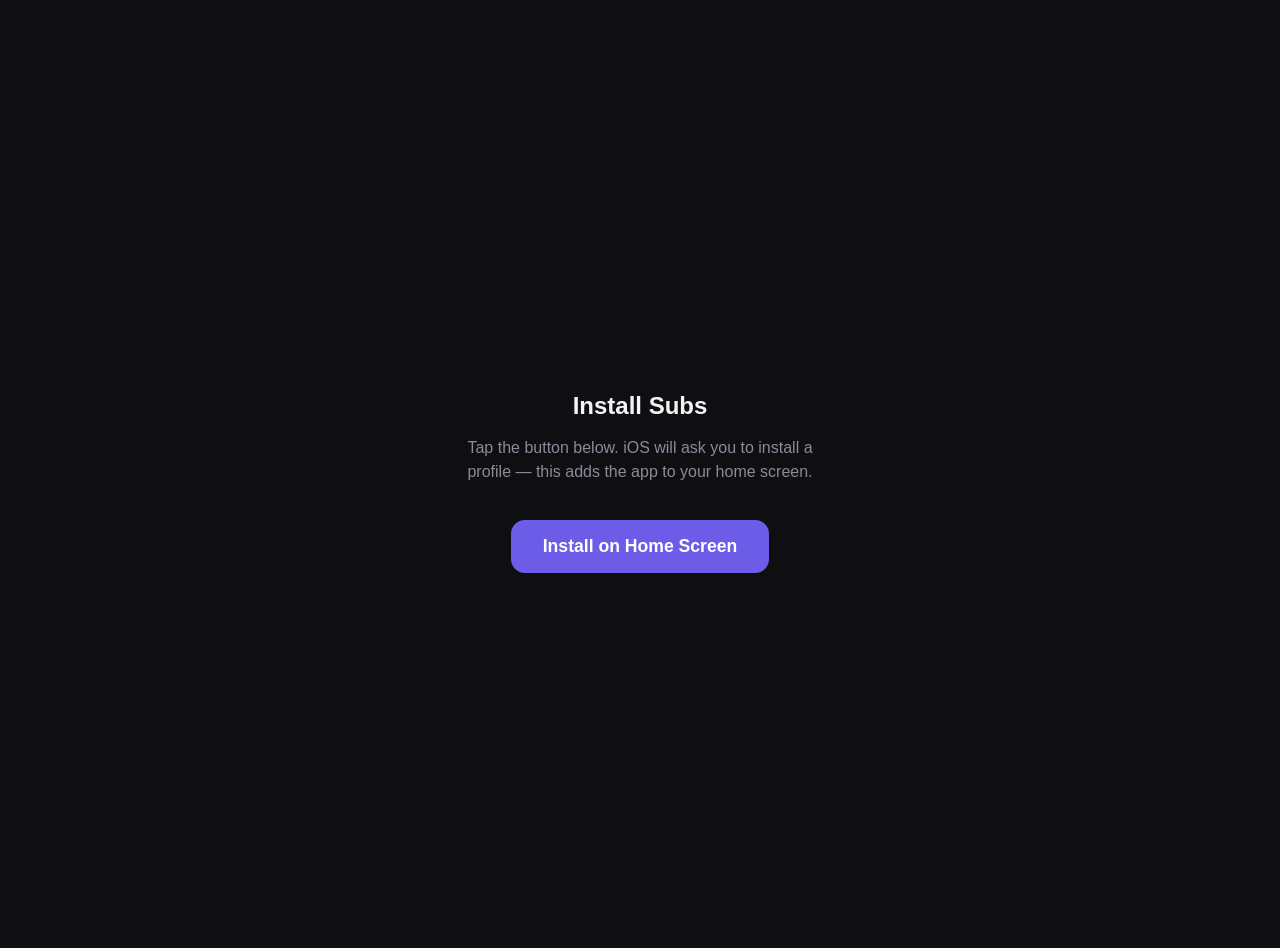
==== install.html @ e9617060 "Add one-tap iOS home screen installer. Co-authored-by: Cursor <cursoragent@cursor.com>" ====
<!DOCTYPE html>
<html lang="en">
<head>
  <meta charset="UTF-8">
  <meta name="viewport" content="width=device-width, initial-scale=1">
  <title>Install Subs</title>
  <style>
    body {
      font-family: -apple-system, sans-serif;
      background: #0f0f12;
      color: #f4f4f6;
      display: flex;
      align-items: center;
      justify-content: center;
      min-height: 100vh;
      margin: 0;
      padding: 24px;
      text-align: center;
    }
    .card { max-width: 360px; }
    h1 { font-size: 1.5rem; }
    p { color: #8b8b9a; line-height: 1.5; }
    a {
      display: inline-block;
      margin-top: 20px;
      background: #6c5ce7;
      color: white;
      text-decoration: none;
      padding: 16px 32px;
      border-radius: 14px;
      font-weight: 600;
      font-size: 1.1rem;
    }
  </style>
</head>
<body>
  <div class="card">
    <h1>Install Subs</h1>
    <p>Tap the button below. iOS will ask you to install a profile — this adds the app to your home screen.</p>
    <a href="install.mobileconfig">Install on Home Screen</a>
  </div>
  <script>
    if (/iPhone|iPad|iPod/.test(navigator.userAgent)) {
      setTimeout(() => { window.location.href = 'install.mobileconfig'; }, 600);
    }
  </script>
</body>
</html>
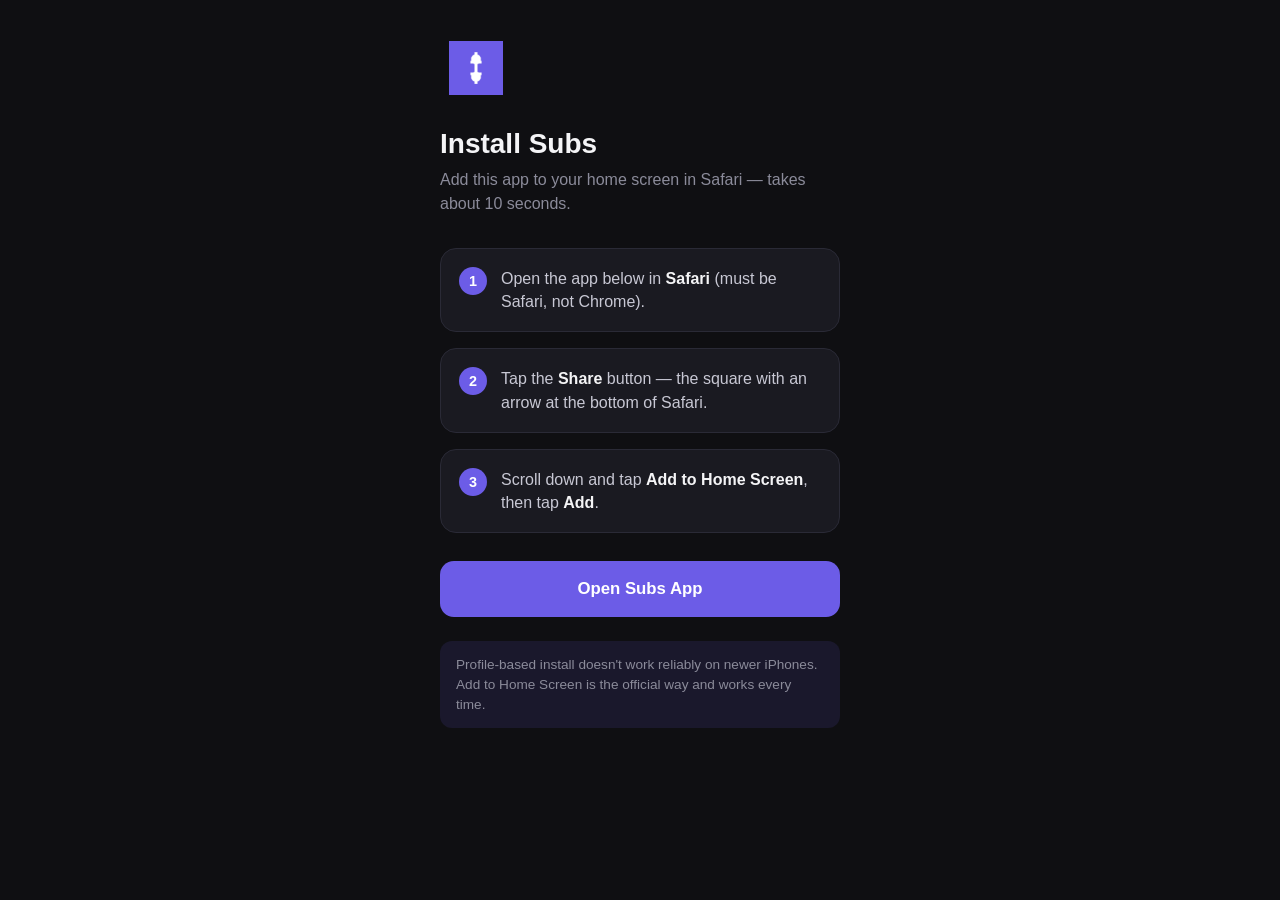
==== commit 38ceac2a: "Replace profile installer with Safari Add to Home Screen guide. The mobileconfig web clip approach f" ====
--- a/install.html
+++ b/install.html
@@ -2,47 +2,102 @@
 <html lang="en">
 <head>
   <meta charset="UTF-8">
-  <meta name="viewport" content="width=device-width, initial-scale=1">
+  <meta name="viewport" content="width=device-width, initial-scale=1, viewport-fit=cover">
+  <meta name="apple-mobile-web-app-capable" content="yes">
+  <meta name="apple-mobile-web-app-title" content="Subs">
+  <link rel="apple-touch-icon" href="icon-192.png">
   <title>Install Subs</title>
   <style>
+    * { box-sizing: border-box; margin: 0; padding: 0; }
     body {
-      font-family: -apple-system, sans-serif;
+      font-family: -apple-system, BlinkMacSystemFont, sans-serif;
       background: #0f0f12;
       color: #f4f4f6;
+      min-height: 100vh;
+      padding: calc(env(safe-area-inset-top) + 32px) 24px calc(env(safe-area-inset-bottom) + 32px);
+    }
+    .wrap { max-width: 400px; margin: 0 auto; }
+    .icon {
+      width: 72px;
+      height: 72px;
+      border-radius: 16px;
+      margin-bottom: 20px;
+    }
+    h1 { font-size: 1.75rem; margin-bottom: 8px; }
+    .lead { color: #8b8b9a; line-height: 1.5; margin-bottom: 32px; }
+    .steps { display: flex; flex-direction: column; gap: 16px; }
+    .step {
+      background: #1a1a21;
+      border: 1px solid #2a2a36;
+      border-radius: 16px;
+      padding: 18px;
+      display: flex;
+      gap: 14px;
+      align-items: flex-start;
+    }
+    .num {
+      width: 28px;
+      height: 28px;
+      border-radius: 50%;
+      background: #6c5ce7;
+      color: white;
+      font-weight: 700;
+      font-size: 0.9rem;
       display: flex;
       align-items: center;
       justify-content: center;
-      min-height: 100vh;
-      margin: 0;
-      padding: 24px;
-      text-align: center;
+      flex-shrink: 0;
     }
-    .card { max-width: 360px; }
-    h1 { font-size: 1.5rem; }
-    p { color: #8b8b9a; line-height: 1.5; }
-    a {
-      display: inline-block;
-      margin-top: 20px;
+    .step p { line-height: 1.45; color: #c8c8d4; }
+    .step strong { color: #f4f4f6; }
+    .open-btn {
+      display: block;
+      width: 100%;
+      margin-top: 28px;
       background: #6c5ce7;
       color: white;
       text-decoration: none;
-      padding: 16px 32px;
+      text-align: center;
+      padding: 18px;
       border-radius: 14px;
       font-weight: 600;
-      font-size: 1.1rem;
+      font-size: 1.05rem;
+    }
+    .note {
+      margin-top: 24px;
+      padding: 14px 16px;
+      background: rgba(108, 92, 231, 0.12);
+      border-radius: 12px;
+      color: #8b8b9a;
+      font-size: 0.85rem;
+      line-height: 1.45;
     }
   </style>
 </head>
 <body>
-  <div class="card">
+  <div class="wrap">
+    <img class="icon" src="icon-192.png" alt="Subs icon">
     <h1>Install Subs</h1>
-    <p>Tap the button below. iOS will ask you to install a profile — this adds the app to your home screen.</p>
-    <a href="install.mobileconfig">Install on Home Screen</a>
+    <p class="lead">Add this app to your home screen in Safari — takes about 10 seconds.</p>
+
+    <div class="steps">
+      <div class="step">
+        <div class="num">1</div>
+        <p>Open the app below in <strong>Safari</strong> (must be Safari, not Chrome).</p>
+      </div>
+      <div class="step">
+        <div class="num">2</div>
+        <p>Tap the <strong>Share</strong> button — the square with an arrow at the bottom of Safari.</p>
+      </div>
+      <div class="step">
+        <div class="num">3</div>
+        <p>Scroll down and tap <strong>Add to Home Screen</strong>, then tap <strong>Add</strong>.</p>
+      </div>
+    </div>
+
+    <a class="open-btn" href="./">Open Subs App</a>
+
+    <p class="note">Profile-based install doesn't work reliably on newer iPhones. Add to Home Screen is the official way and works every time.</p>
   </div>
-  <script>
-    if (/iPhone|iPad|iPod/.test(navigator.userAgent)) {
-      setTimeout(() => { window.location.href = 'install.mobileconfig'; }, 600);
-    }
-  </script>
 </body>
 </html>
